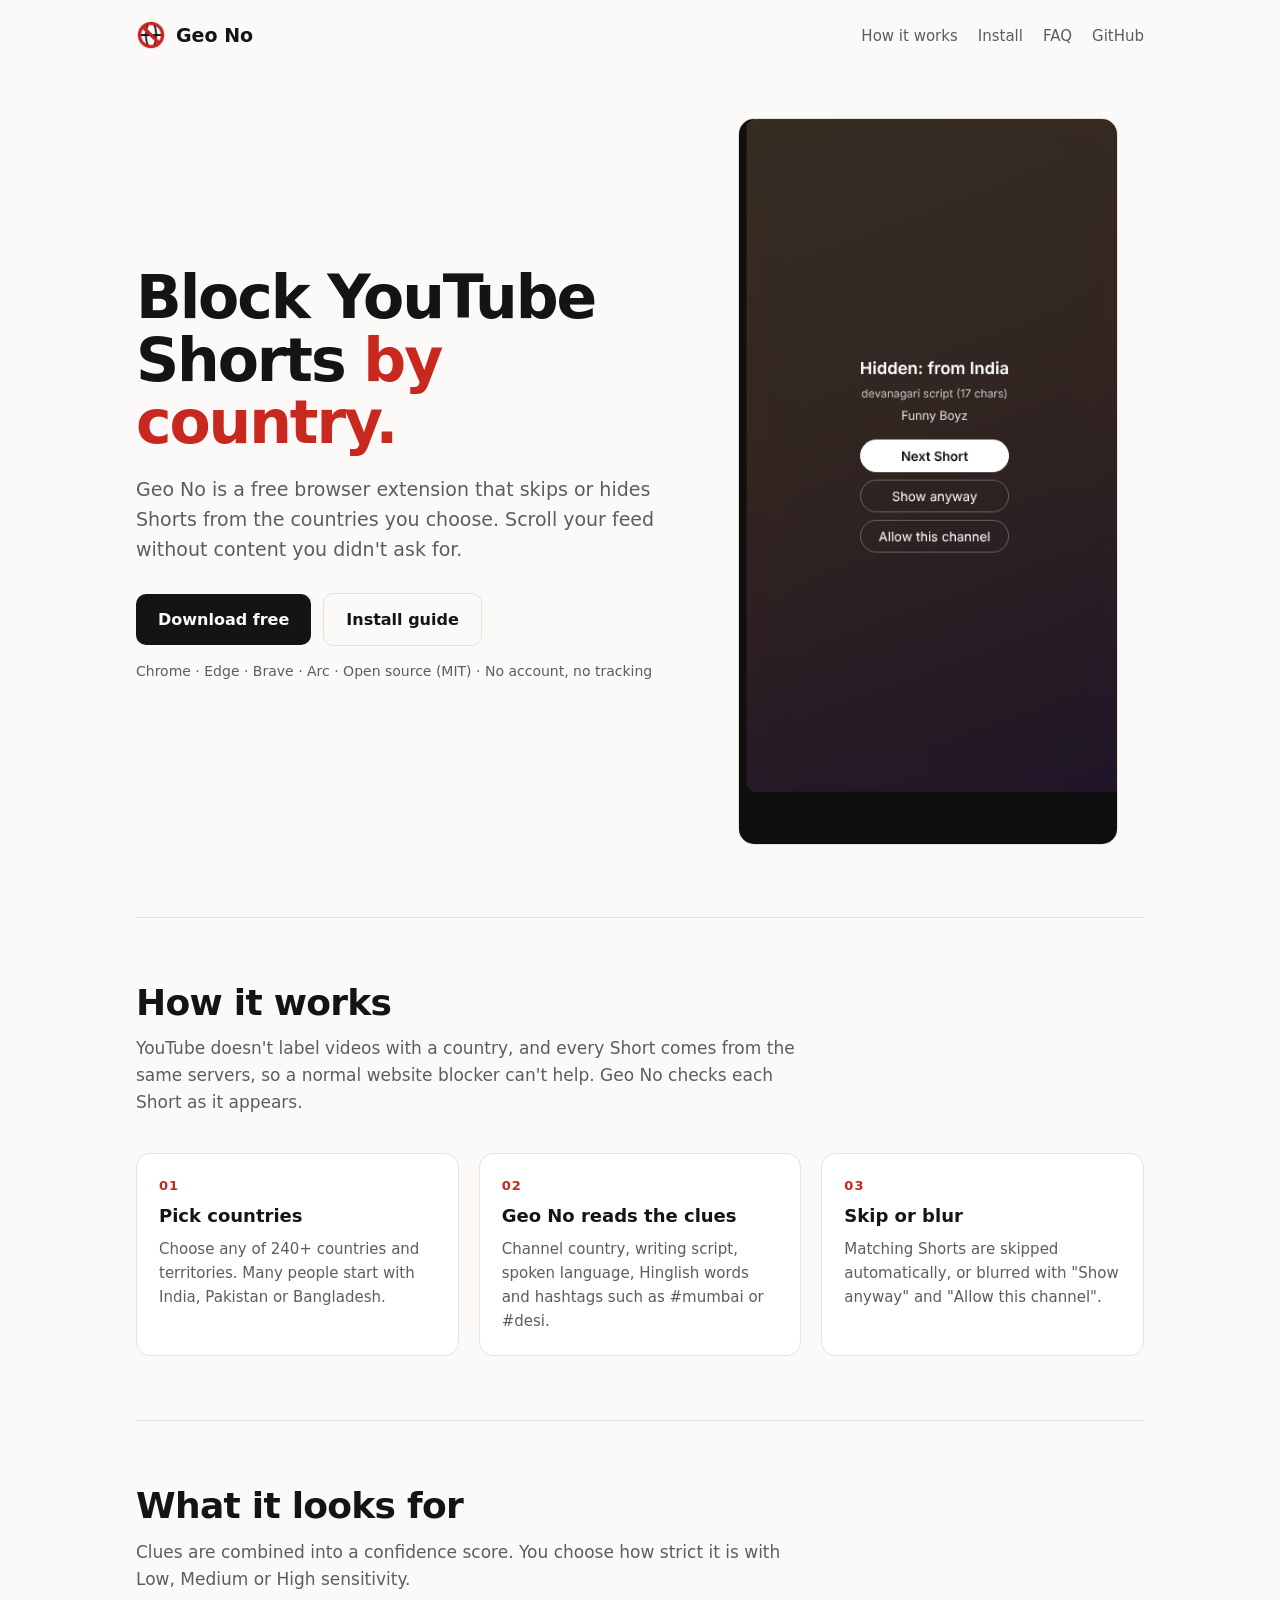
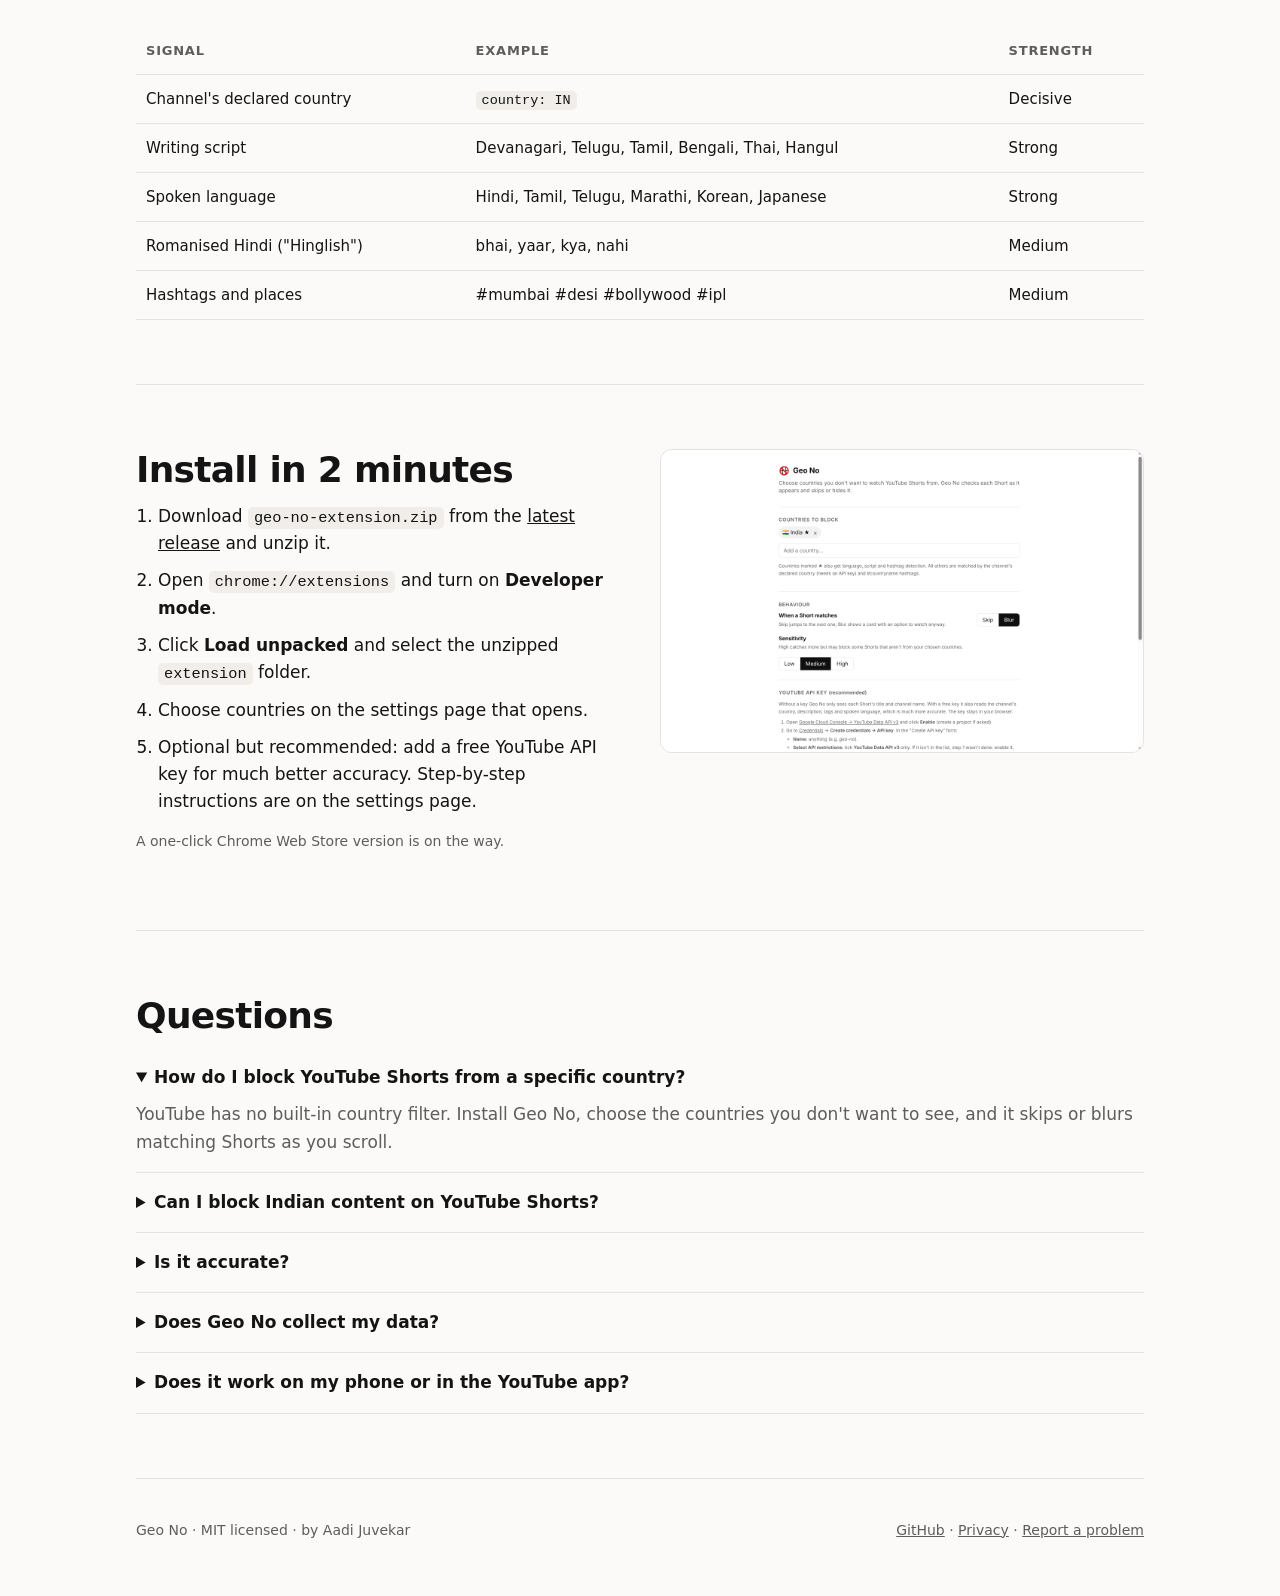
==== docs/index.html @ a8e8071d "Geo No v0.1.0: block YouTube Shorts by country Chrome extension that skips or blurs YouTube Shorts f" ====
<!doctype html>
<html lang="en">
<head>
<meta charset="utf-8">
<meta name="viewport" content="width=device-width, initial-scale=1">
<title>Geo No – Block YouTube Shorts by Country | Free Chrome Extension</title>
<meta name="description" content="Geo No is a free, open-source Chrome extension that skips or hides YouTube Shorts from countries you choose, e.g. block Indian Shorts. Private, no account, works in Chrome, Edge and Brave.">
<link rel="canonical" href="https://addester.github.io/geo-no/">
<link rel="icon" href="img/icon128.png">
<meta property="og:type" content="website">
<meta property="og:title" content="Geo No – Block YouTube Shorts by Country">
<meta property="og:description" content="Free Chrome extension that skips or hides YouTube Shorts from the countries you pick.">
<meta property="og:url" content="https://addester.github.io/geo-no/">
<meta property="og:image" content="https://addester.github.io/geo-no/img/blocked.png">
<meta name="twitter:card" content="summary_large_image">
<script type="application/ld+json">
{
  "@context": "https://schema.org",
  "@type": "SoftwareApplication",
  "name": "Geo No",
  "description": "Chrome extension that blocks YouTube Shorts from countries you choose.",
  "applicationCategory": "BrowserApplication",
  "operatingSystem": "Chrome, Edge, Brave, Windows, macOS, Linux, ChromeOS",
  "offers": { "@type": "Offer", "price": "0", "priceCurrency": "USD" },
  "url": "https://addester.github.io/geo-no/",
  "downloadUrl": "https://github.com/addester/geo-no/releases/latest",
  "license": "https://opensource.org/licenses/MIT"
}
</script>
<script type="application/ld+json">
{
  "@context": "https://schema.org",
  "@type": "FAQPage",
  "mainEntity": [
    { "@type": "Question", "name": "How do I block YouTube Shorts from a specific country?",
      "acceptedAnswer": { "@type": "Answer", "text": "YouTube has no built-in country filter. Install the free Geo No extension, choose the countries you don't want to see (for example India), and it skips or blurs matching Shorts as you scroll." } },
    { "@type": "Question", "name": "Can I block Indian content on YouTube Shorts?",
      "acceptedAnswer": { "@type": "Answer", "text": "Yes. Geo No detects Indian Shorts using the channel's declared country, Indian scripts such as Devanagari, Tamil and Telugu, the spoken language, Hinglish words and hashtags like #mumbai or #desi." } },
    { "@type": "Question", "name": "Does Geo No collect my data?",
      "acceptedAnswer": { "@type": "Answer", "text": "No. There is no server or account. Settings stay in your browser, and the only requests go to YouTube and Google's YouTube Data API." } },
    { "@type": "Question", "name": "Does it work in the YouTube app on my phone?",
      "acceptedAnswer": { "@type": "Answer", "text": "Not yet. Geo No works on youtube.com in Chrome, Edge, Brave and other Chromium browsers. An Android version is on the roadmap." } }
  ]
}
</script>
<style>
:root {
  --bg: #fbfaf8; --fg: #141414; --muted: #5d5d5d; --line: #e6e3de; --card: #ffffff;
  --accent: #c8281e; --accent-fg: #ffffff; --soft: #f1eee9;
}
@media (prefers-color-scheme: dark) {
  :root:not([data-theme="light"]) { --bg: #111111; --fg: #f2f2f2; --muted: #a3a3a3; --line: #2a2a2a; --card: #191919; --accent: #ff5a4a; --accent-fg: #111; --soft: #1e1e1e; }
}
:root[data-theme="dark"] { --bg: #111111; --fg: #f2f2f2; --muted: #a3a3a3; --line: #2a2a2a; --card: #191919; --accent: #ff5a4a; --accent-fg: #111; --soft: #1e1e1e; }
* { box-sizing: border-box; }
html { -webkit-text-size-adjust: 100%; }
body { margin: 0; background: var(--bg); color: var(--fg); font: 17px/1.6 ui-sans-serif, system-ui, -apple-system, "Segoe UI", Roboto, sans-serif; }
a { color: inherit; }
.wrap { max-width: 1040px; margin: 0 auto; padding: 0 16px; }
nav { display: flex; align-items: center; justify-content: space-between; padding: 20px 0; }
.logo { display: flex; align-items: center; gap: 10px; font-weight: 700; font-size: 19px; text-decoration: none; }
.logo img { width: 30px; height: 30px; }
nav .links a { margin-left: 20px; text-decoration: none; color: var(--muted); font-size: 15px; }
nav .links a:hover { color: var(--fg); }
.hero { display: grid; grid-template-columns: 1.1fr 0.9fr; gap: 48px; align-items: center; padding: 48px 0 72px; }
h1 { font-size: clamp(36px, 5.4vw, 60px); line-height: 1.04; letter-spacing: -0.035em; margin: 0 0 20px; }
h1 em { font-style: normal; color: var(--accent); }
.lede { font-size: 19px; color: var(--muted); margin: 0 0 28px; max-width: 34em; }
.cta { display: flex; gap: 12px; flex-wrap: wrap; align-items: center; }
.btn { display: inline-block; padding: 13px 22px; border-radius: 10px; font-weight: 600; text-decoration: none; font-size: 16px; }
.btn.primary { background: var(--fg); color: var(--bg); }
.btn.primary:hover { opacity: .88; }
.btn.ghost { border: 1px solid var(--line); }
.btn.ghost:hover { background: var(--soft); }
.fine { margin-top: 14px; font-size: 14px; color: var(--muted); }
.shot { border-radius: 16px; overflow: hidden; border: 1px solid var(--line); background: #0f0f0f; aspect-ratio: 406 / 776; max-width: 380px; justify-self: center; width: 100%; position: relative; }
.shot img { width: 100%; height: 100%; object-fit: cover; object-position: center; display: block; }
section { padding: 64px 0; border-top: 1px solid var(--line); }
h2 { font-size: clamp(26px, 3.4vw, 36px); letter-spacing: -0.02em; line-height: 1.15; margin: 0 0 12px; }
.sub { color: var(--muted); margin: 0 0 36px; max-width: 40em; }
.grid3 { display: grid; grid-template-columns: repeat(3, 1fr); gap: 20px; }
.card { background: var(--card); border: 1px solid var(--line); border-radius: 14px; padding: 22px; }
.card .n { font-size: 13px; font-weight: 700; color: var(--accent); letter-spacing: .08em; }
.card h3 { margin: 6px 0 6px; font-size: 18px; }
.card p { margin: 0; color: var(--muted); font-size: 15px; }
table { width: 100%; border-collapse: collapse; font-size: 15px; }
th, td { text-align: left; padding: 12px 10px; border-bottom: 1px solid var(--line); vertical-align: top; }
th { font-size: 13px; text-transform: uppercase; letter-spacing: .06em; color: var(--muted); font-weight: 600; }
.tablewrap { overflow-x: auto; }
.two { display: grid; grid-template-columns: 1fr 1fr; gap: 40px; align-items: start; }
.two img { width: 100%; border-radius: 12px; border: 1px solid var(--line); }
ol.steps { padding-left: 22px; margin: 0; }
ol.steps li { margin-bottom: 10px; }
code { background: var(--soft); padding: 2px 6px; border-radius: 5px; font-size: .9em; }
details { border-bottom: 1px solid var(--line); padding: 16px 0; }
summary { cursor: pointer; font-weight: 600; font-size: 17px; }
details p { color: var(--muted); margin: 10px 0 0; }
footer { padding: 40px 0 56px; color: var(--muted); font-size: 14px; border-top: 1px solid var(--line); display: flex; justify-content: space-between; flex-wrap: wrap; gap: 12px; }
@media (max-width: 820px) {
  .hero, .two { grid-template-columns: 1fr; gap: 32px; }
  .grid3 { grid-template-columns: 1fr; }
  .shot { max-width: 360px; }
  nav .links a:not(:last-child) { display: none; }
}
</style>
</head>
<body>
<div class="wrap">
  <nav>
    <a class="logo" href="./"><img src="img/icon128.png" alt="">Geo No</a>
    <div class="links"><a href="#how">How it works</a><a href="#install">Install</a><a href="#faq">FAQ</a><a href="https://github.com/addester/geo-no">GitHub</a></div>
  </nav>

  <header class="hero">
    <div>
      <h1>Block YouTube Shorts <em>by country.</em></h1>
      <p class="lede">Geo No is a free browser extension that skips or hides Shorts from the countries you choose. Scroll your feed without content you didn't ask for.</p>
      <div class="cta">
        <a class="btn primary" href="https://github.com/addester/geo-no/releases/latest">Download free</a>
        <a class="btn ghost" href="#install">Install guide</a>
      </div>
      <p class="fine">Chrome · Edge · Brave · Arc · Open source (MIT) · No account, no tracking</p>
    </div>
    <div class="shot"><img src="img/hero.png" alt="A YouTube Short from India hidden by Geo No, with Next Short, Show anyway and Allow this channel buttons"></div>
  </header>

  <section id="how">
    <h2>How it works</h2>
    <p class="sub">YouTube doesn't label videos with a country, and every Short comes from the same servers, so a normal website blocker can't help. Geo No checks each Short as it appears.</p>
    <div class="grid3">
      <div class="card"><div class="n">01</div><h3>Pick countries</h3><p>Choose any of 240+ countries and territories. Many people start with India, Pakistan or Bangladesh.</p></div>
      <div class="card"><div class="n">02</div><h3>Geo No reads the clues</h3><p>Channel country, writing script, spoken language, Hinglish words and hashtags such as #mumbai or #desi.</p></div>
      <div class="card"><div class="n">03</div><h3>Skip or blur</h3><p>Matching Shorts are skipped automatically, or blurred with "Show anyway" and "Allow this channel".</p></div>
    </div>
  </section>

  <section>
    <h2>What it looks for</h2>
    <p class="sub">Clues are combined into a confidence score. You choose how strict it is with Low, Medium or High sensitivity.</p>
    <div class="tablewrap"><table>
      <tr><th>Signal</th><th>Example</th><th>Strength</th></tr>
      <tr><td>Channel's declared country</td><td><code>country: IN</code></td><td>Decisive</td></tr>
      <tr><td>Writing script</td><td>Devanagari, Telugu, Tamil, Bengali, Thai, Hangul</td><td>Strong</td></tr>
      <tr><td>Spoken language</td><td>Hindi, Tamil, Telugu, Marathi, Korean, Japanese</td><td>Strong</td></tr>
      <tr><td>Romanised Hindi ("Hinglish")</td><td>bhai, yaar, kya, nahi</td><td>Medium</td></tr>
      <tr><td>Hashtags and places</td><td>#mumbai #desi #bollywood #ipl</td><td>Medium</td></tr>
    </table></div>
  </section>

  <section id="install">
    <div class="two">
      <div>
        <h2>Install in 2 minutes</h2>
        <ol class="steps">
          <li>Download <code>geo-no-extension.zip</code> from the <a href="https://github.com/addester/geo-no/releases/latest">latest release</a> and unzip it.</li>
          <li>Open <code>chrome://extensions</code> and turn on <b>Developer mode</b>.</li>
          <li>Click <b>Load unpacked</b> and select the unzipped <code>extension</code> folder.</li>
          <li>Choose countries on the settings page that opens.</li>
          <li>Optional but recommended: add a free YouTube API key for much better accuracy. Step-by-step instructions are on the settings page.</li>
        </ol>
        <p class="fine">A one-click Chrome Web Store version is on the way.</p>
      </div>
      <img src="img/settings.png" alt="Geo No settings page: choose countries to block, skip or blur, sensitivity, YouTube API key">
    </div>
  </section>

  <section id="faq">
    <h2>Questions</h2>
    <details open><summary>How do I block YouTube Shorts from a specific country?</summary><p>YouTube has no built-in country filter. Install Geo No, choose the countries you don't want to see, and it skips or blurs matching Shorts as you scroll.</p></details>
    <details><summary>Can I block Indian content on YouTube Shorts?</summary><p>Yes. That's what Geo No was first built for. It detects Indian Shorts from the channel's country, Indian scripts (Devanagari, Tamil, Telugu, Gujarati and more), the spoken language, Hinglish words and hashtags.</p></details>
    <details><summary>Is it accurate?</summary><p>With a free YouTube API key, very. Without one, it only sees titles and channel names, so creators who write in English and don't state a country can slip through. If something is blocked by mistake, click "Allow this channel".</p></details>
    <details><summary>Does Geo No collect my data?</summary><p>No. There's no server and no account. Settings stay in your browser, and the only requests go to YouTube and Google's YouTube Data API. Read the <a href="privacy.html">privacy policy</a>.</p></details>
    <details><summary>Does it work on my phone or in the YouTube app?</summary><p>Not yet. It works on youtube.com in Chrome, Edge, Brave and other Chromium browsers. Instagram Reels and an Android app are on the roadmap.</p></details>
  </section>

  <footer>
    <span>Geo No · MIT licensed · by Aadi Juvekar</span>
    <span><a href="https://github.com/addester/geo-no">GitHub</a> · <a href="privacy.html">Privacy</a> · <a href="https://github.com/addester/geo-no/issues">Report a problem</a></span>
  </footer>
</div>
</body>
</html>
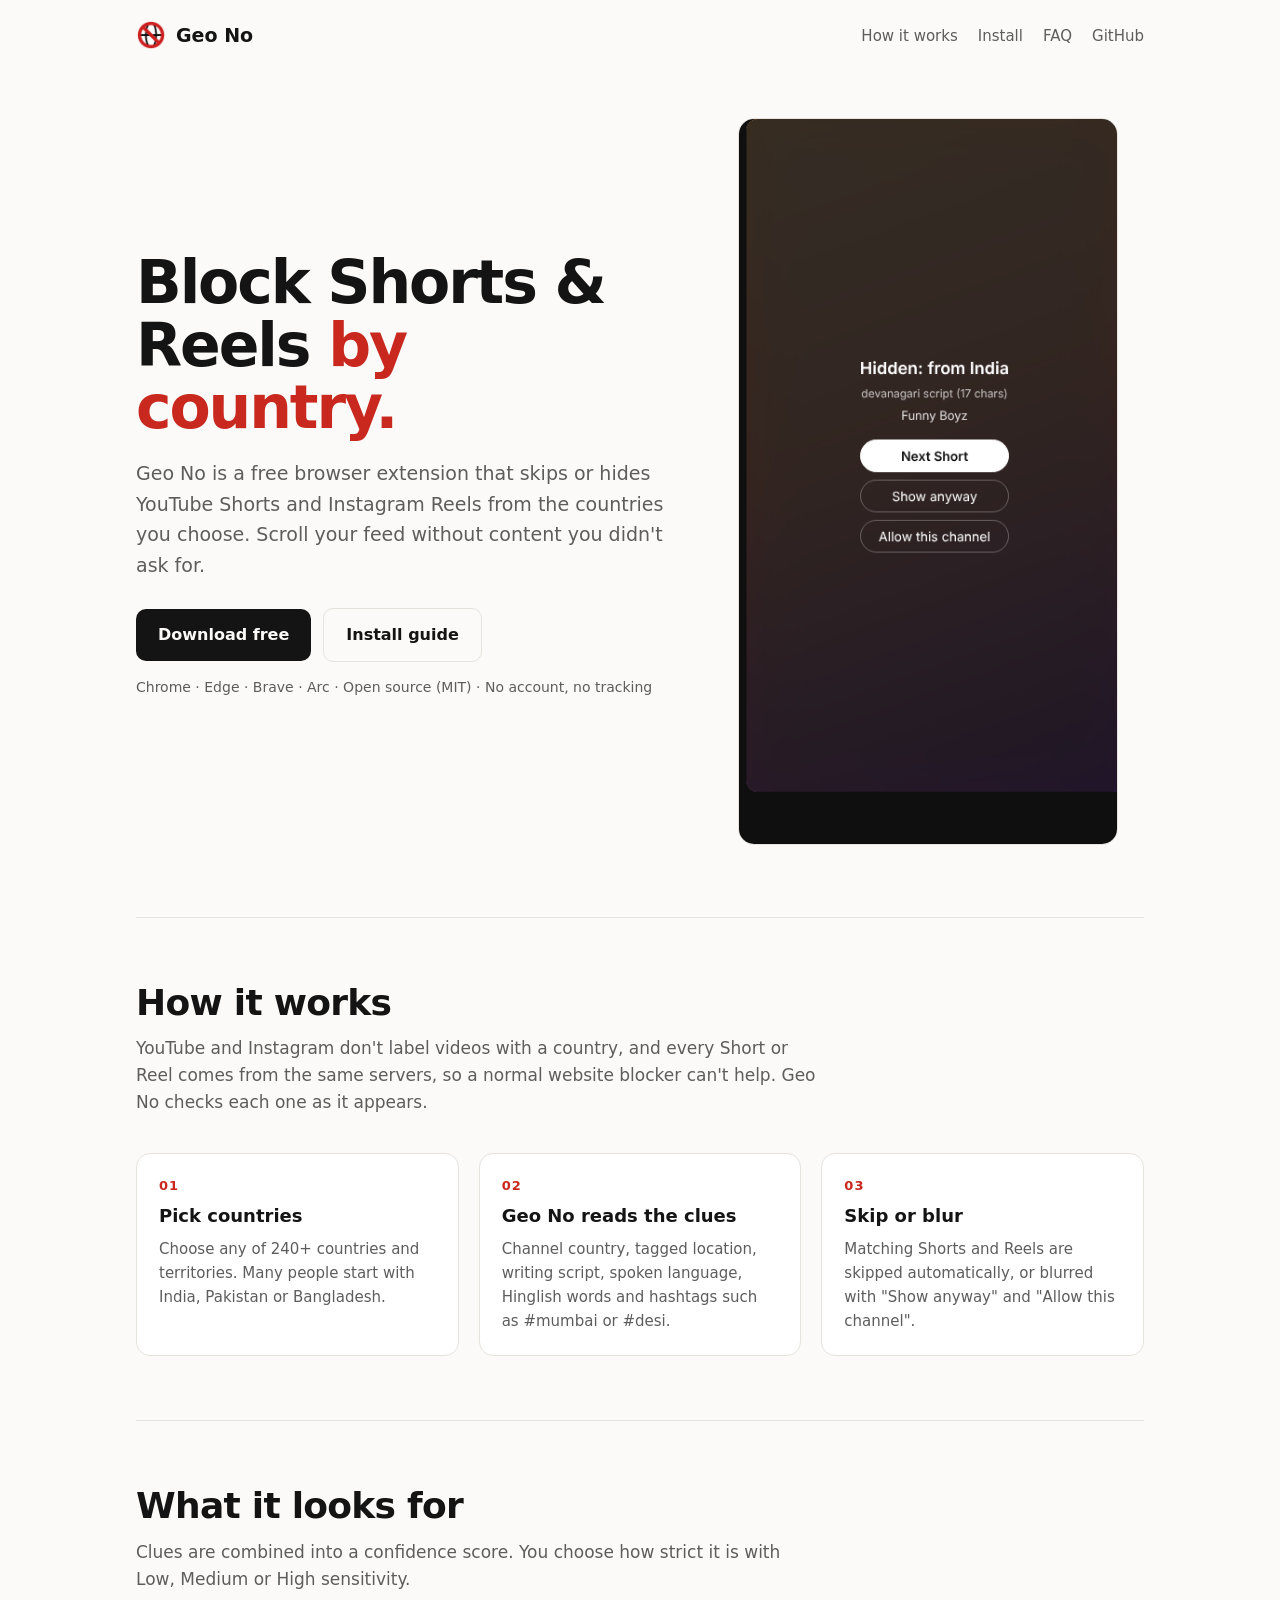
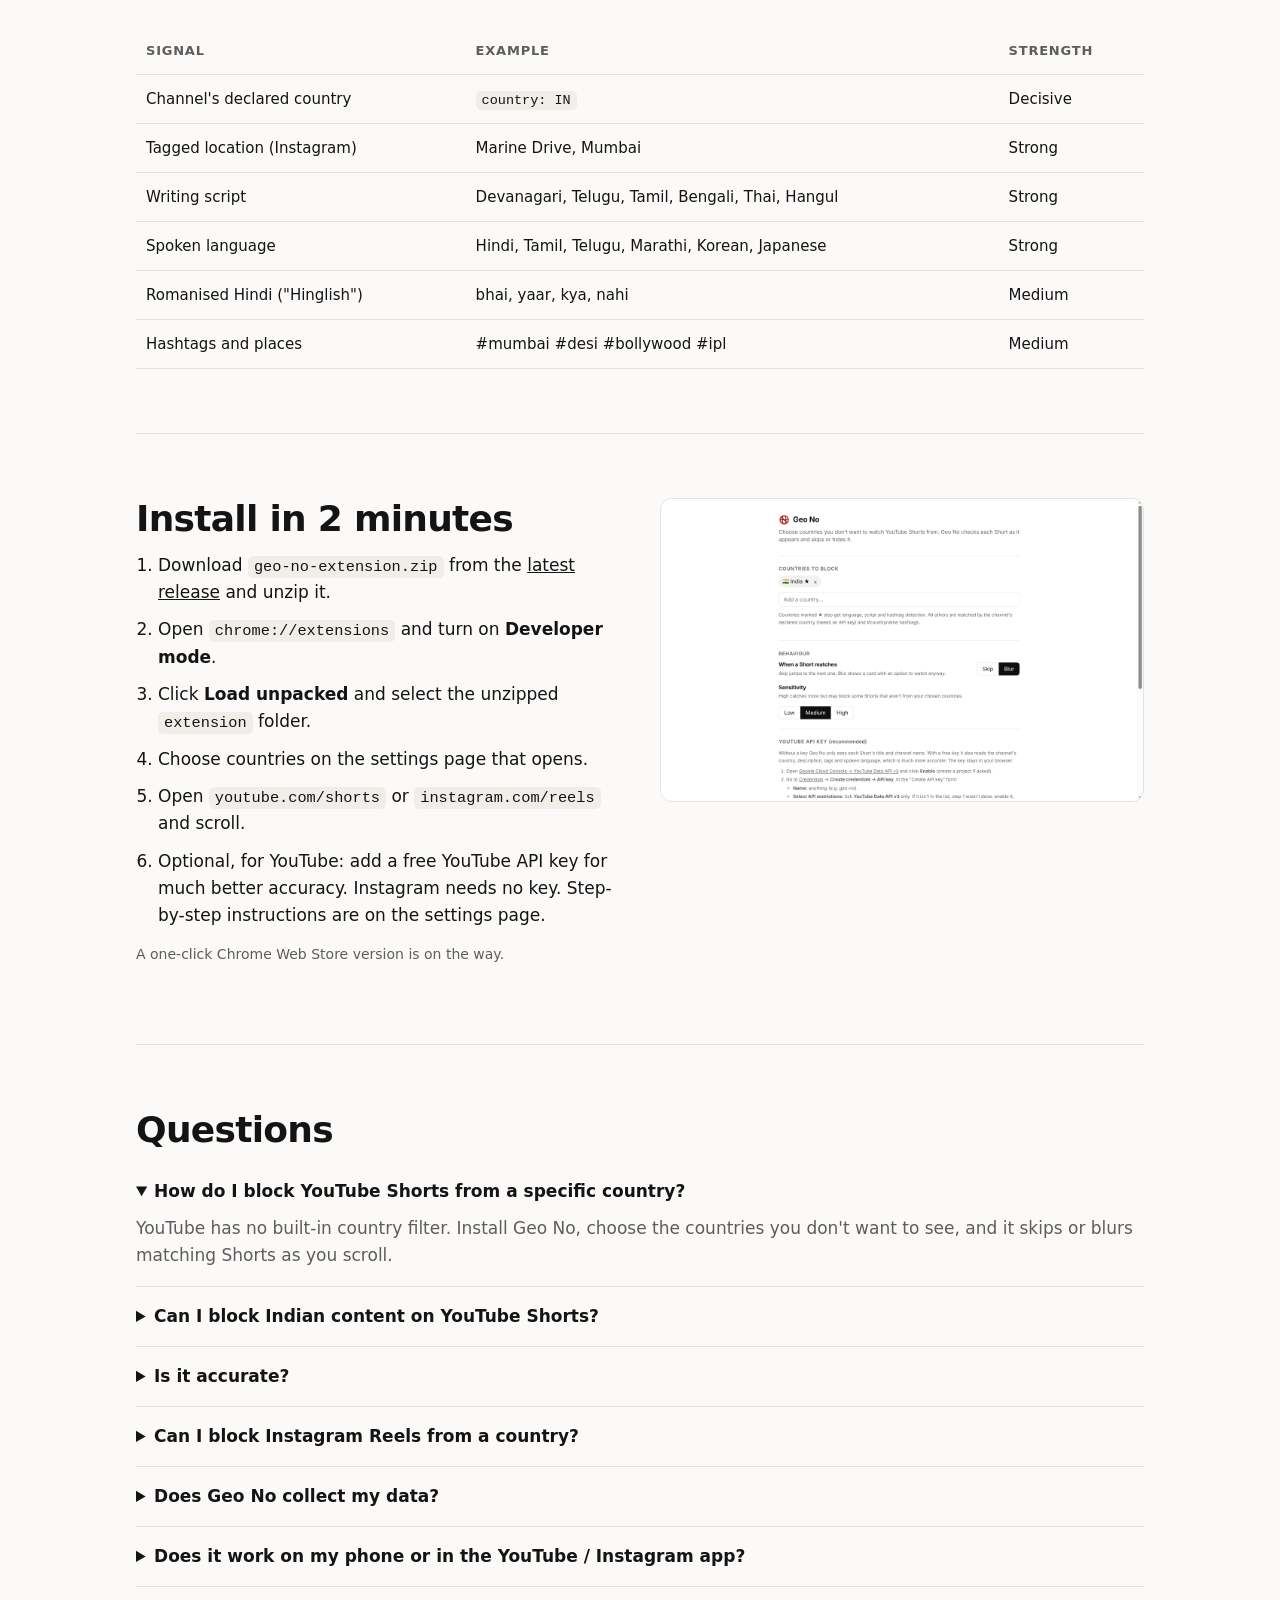
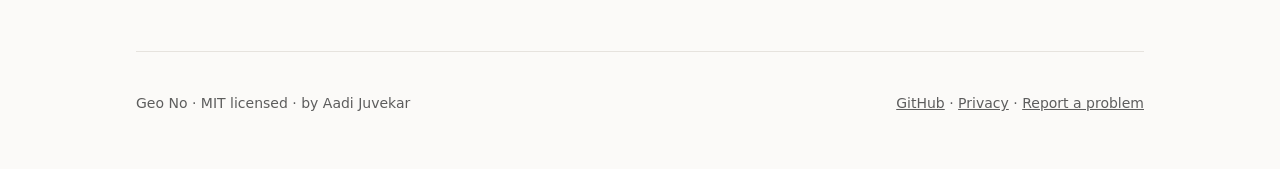
==== commit 6df6c39e: "Geo No v0.2.0: add Instagram Reels - New content-instagram.js: watches instagram.com/reels and /reel" ====
--- a/docs/index.html
+++ b/docs/index.html
@@ -3,13 +3,13 @@
 <head>
 <meta charset="utf-8">
 <meta name="viewport" content="width=device-width, initial-scale=1">
-<title>Geo No – Block YouTube Shorts by Country | Free Chrome Extension</title>
-<meta name="description" content="Geo No is a free, open-source Chrome extension that skips or hides YouTube Shorts from countries you choose, e.g. block Indian Shorts. Private, no account, works in Chrome, Edge and Brave.">
+<title>Geo No – Block YouTube Shorts &amp; Instagram Reels by Country | Free Chrome Extension</title>
+<meta name="description" content="Geo No is a free, open-source Chrome extension that skips or hides YouTube Shorts and Instagram Reels from countries you choose, e.g. block Indian Shorts and Reels. Private, no account, works in Chrome, Edge and Brave.">
 <link rel="canonical" href="https://addester.github.io/geo-no/">
 <link rel="icon" href="img/icon128.png">
 <meta property="og:type" content="website">
-<meta property="og:title" content="Geo No – Block YouTube Shorts by Country">
-<meta property="og:description" content="Free Chrome extension that skips or hides YouTube Shorts from the countries you pick.">
+<meta property="og:title" content="Geo No – Block YouTube Shorts &amp; Instagram Reels by Country">
+<meta property="og:description" content="Free Chrome extension that skips or hides YouTube Shorts and Instagram Reels from the countries you pick.">
 <meta property="og:url" content="https://addester.github.io/geo-no/">
 <meta property="og:image" content="https://addester.github.io/geo-no/img/blocked.png">
 <meta name="twitter:card" content="summary_large_image">
@@ -18,7 +18,7 @@
   "@context": "https://schema.org",
   "@type": "SoftwareApplication",
   "name": "Geo No",
-  "description": "Chrome extension that blocks YouTube Shorts from countries you choose.",
+  "description": "Chrome extension that blocks YouTube Shorts and Instagram Reels from countries you choose.",
   "applicationCategory": "BrowserApplication",
   "operatingSystem": "Chrome, Edge, Brave, Windows, macOS, Linux, ChromeOS",
   "offers": { "@type": "Offer", "price": "0", "priceCurrency": "USD" },
@@ -37,7 +37,9 @@
     { "@type": "Question", "name": "Can I block Indian content on YouTube Shorts?",
       "acceptedAnswer": { "@type": "Answer", "text": "Yes. Geo No detects Indian Shorts using the channel's declared country, Indian scripts such as Devanagari, Tamil and Telugu, the spoken language, Hinglish words and hashtags like #mumbai or #desi." } },
     { "@type": "Question", "name": "Does Geo No collect my data?",
-      "acceptedAnswer": { "@type": "Answer", "text": "No. There is no server or account. Settings stay in your browser, and the only requests go to YouTube and Google's YouTube Data API." } },
+      "acceptedAnswer": { "@type": "Answer", "text": "No. There is no server or account. Settings stay in your browser, and the only requests go to YouTube, Google's YouTube Data API and instagram.com." } },
+    { "@type": "Question", "name": "Can I block Instagram Reels from a specific country?",
+      "acceptedAnswer": { "@type": "Answer", "text": "Yes. Since version 0.2 Geo No also checks Reels on instagram.com/reels, using the caption, tagged location, audio name and the account's bio. No API key is needed for Instagram." } },
     { "@type": "Question", "name": "Does it work in the YouTube app on my phone?",
       "acceptedAnswer": { "@type": "Answer", "text": "Not yet. Geo No works on youtube.com in Chrome, Edge, Brave and other Chromium browsers. An Android version is on the roadmap." } }
   ]
@@ -113,8 +115,8 @@
 
   <header class="hero">
     <div>
-      <h1>Block YouTube Shorts <em>by country.</em></h1>
-      <p class="lede">Geo No is a free browser extension that skips or hides Shorts from the countries you choose. Scroll your feed without content you didn't ask for.</p>
+      <h1>Block Shorts &amp; Reels <em>by country.</em></h1>
+      <p class="lede">Geo No is a free browser extension that skips or hides YouTube Shorts and Instagram Reels from the countries you choose. Scroll your feed without content you didn't ask for.</p>
       <div class="cta">
         <a class="btn primary" href="https://github.com/addester/geo-no/releases/latest">Download free</a>
         <a class="btn ghost" href="#install">Install guide</a>
@@ -126,11 +128,11 @@
 
   <section id="how">
     <h2>How it works</h2>
-    <p class="sub">YouTube doesn't label videos with a country, and every Short comes from the same servers, so a normal website blocker can't help. Geo No checks each Short as it appears.</p>
+    <p class="sub">YouTube and Instagram don't label videos with a country, and every Short or Reel comes from the same servers, so a normal website blocker can't help. Geo No checks each one as it appears.</p>
     <div class="grid3">
       <div class="card"><div class="n">01</div><h3>Pick countries</h3><p>Choose any of 240+ countries and territories. Many people start with India, Pakistan or Bangladesh.</p></div>
-      <div class="card"><div class="n">02</div><h3>Geo No reads the clues</h3><p>Channel country, writing script, spoken language, Hinglish words and hashtags such as #mumbai or #desi.</p></div>
-      <div class="card"><div class="n">03</div><h3>Skip or blur</h3><p>Matching Shorts are skipped automatically, or blurred with "Show anyway" and "Allow this channel".</p></div>
+      <div class="card"><div class="n">02</div><h3>Geo No reads the clues</h3><p>Channel country, tagged location, writing script, spoken language, Hinglish words and hashtags such as #mumbai or #desi.</p></div>
+      <div class="card"><div class="n">03</div><h3>Skip or blur</h3><p>Matching Shorts and Reels are skipped automatically, or blurred with "Show anyway" and "Allow this channel".</p></div>
     </div>
   </section>
 
@@ -140,6 +142,7 @@
     <div class="tablewrap"><table>
       <tr><th>Signal</th><th>Example</th><th>Strength</th></tr>
       <tr><td>Channel's declared country</td><td><code>country: IN</code></td><td>Decisive</td></tr>
+      <tr><td>Tagged location (Instagram)</td><td>Marine Drive, Mumbai</td><td>Strong</td></tr>
       <tr><td>Writing script</td><td>Devanagari, Telugu, Tamil, Bengali, Thai, Hangul</td><td>Strong</td></tr>
       <tr><td>Spoken language</td><td>Hindi, Tamil, Telugu, Marathi, Korean, Japanese</td><td>Strong</td></tr>
       <tr><td>Romanised Hindi ("Hinglish")</td><td>bhai, yaar, kya, nahi</td><td>Medium</td></tr>
@@ -156,7 +159,8 @@
           <li>Open <code>chrome://extensions</code> and turn on <b>Developer mode</b>.</li>
           <li>Click <b>Load unpacked</b> and select the unzipped <code>extension</code> folder.</li>
           <li>Choose countries on the settings page that opens.</li>
-          <li>Optional but recommended: add a free YouTube API key for much better accuracy. Step-by-step instructions are on the settings page.</li>
+          <li>Open <code>youtube.com/shorts</code> or <code>instagram.com/reels</code> and scroll.</li>
+          <li>Optional, for YouTube: add a free YouTube API key for much better accuracy. Instagram needs no key. Step-by-step instructions are on the settings page.</li>
         </ol>
         <p class="fine">A one-click Chrome Web Store version is on the way.</p>
       </div>
@@ -169,8 +173,9 @@
     <details open><summary>How do I block YouTube Shorts from a specific country?</summary><p>YouTube has no built-in country filter. Install Geo No, choose the countries you don't want to see, and it skips or blurs matching Shorts as you scroll.</p></details>
     <details><summary>Can I block Indian content on YouTube Shorts?</summary><p>Yes. That's what Geo No was first built for. It detects Indian Shorts from the channel's country, Indian scripts (Devanagari, Tamil, Telugu, Gujarati and more), the spoken language, Hinglish words and hashtags.</p></details>
     <details><summary>Is it accurate?</summary><p>With a free YouTube API key, very. Without one, it only sees titles and channel names, so creators who write in English and don't state a country can slip through. If something is blocked by mistake, click "Allow this channel".</p></details>
-    <details><summary>Does Geo No collect my data?</summary><p>No. There's no server and no account. Settings stay in your browser, and the only requests go to YouTube and Google's YouTube Data API. Read the <a href="privacy.html">privacy policy</a>.</p></details>
-    <details><summary>Does it work on my phone or in the YouTube app?</summary><p>Not yet. It works on youtube.com in Chrome, Edge, Brave and other Chromium browsers. Instagram Reels and an Android app are on the roadmap.</p></details>
+    <details><summary>Can I block Instagram Reels from a country?</summary><p>Yes. Geo No checks Reels on instagram.com/reels using the caption, tagged location, audio name and the account's bio, and skips or blurs the ones from countries you've blocked. No API key is needed for Instagram.</p></details>
+    <details><summary>Does Geo No collect my data?</summary><p>No. There's no server and no account. Settings stay in your browser, and the only requests go to YouTube, Google's YouTube Data API and instagram.com. Read the <a href="privacy.html">privacy policy</a>.</p></details>
+    <details><summary>Does it work on my phone or in the YouTube / Instagram app?</summary><p>Not yet. It works on youtube.com and instagram.com in Chrome, Edge, Brave and other Chromium browsers. An Android app is on the roadmap.</p></details>
   </section>
 
   <footer>
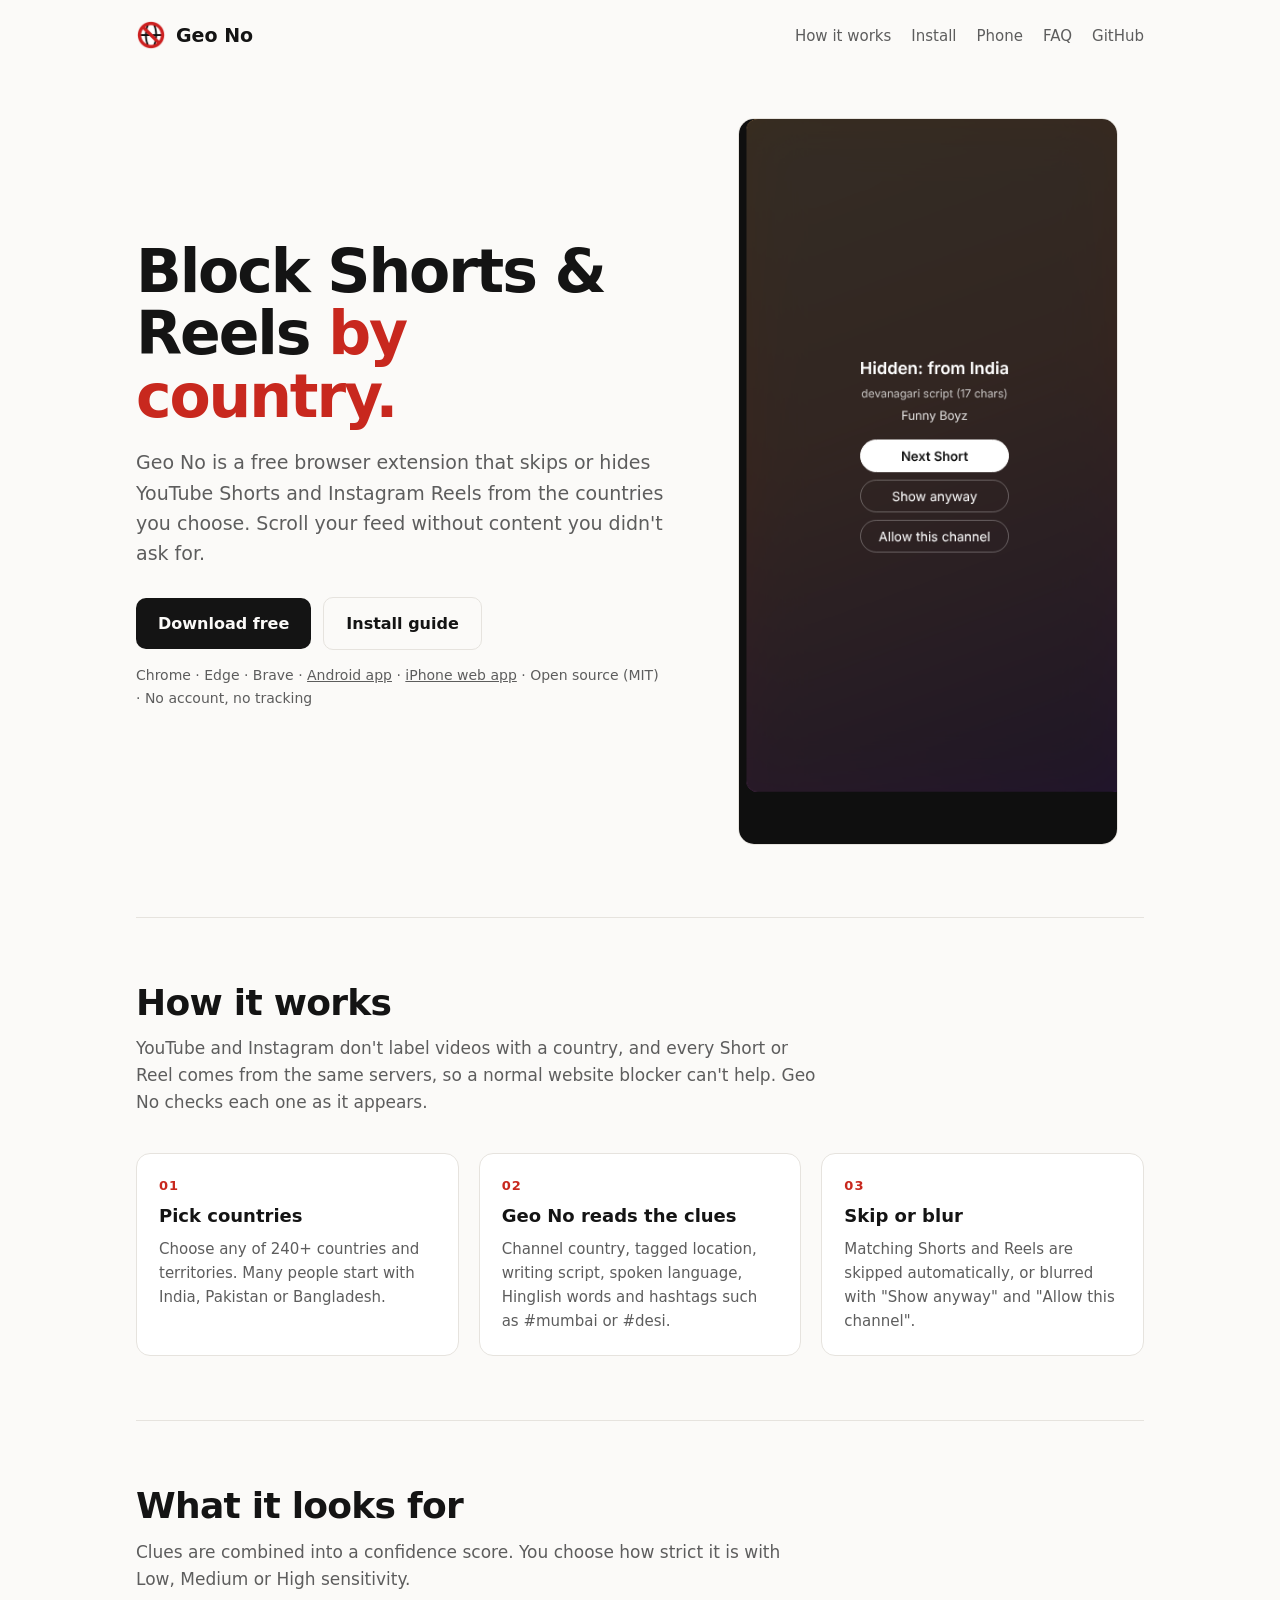
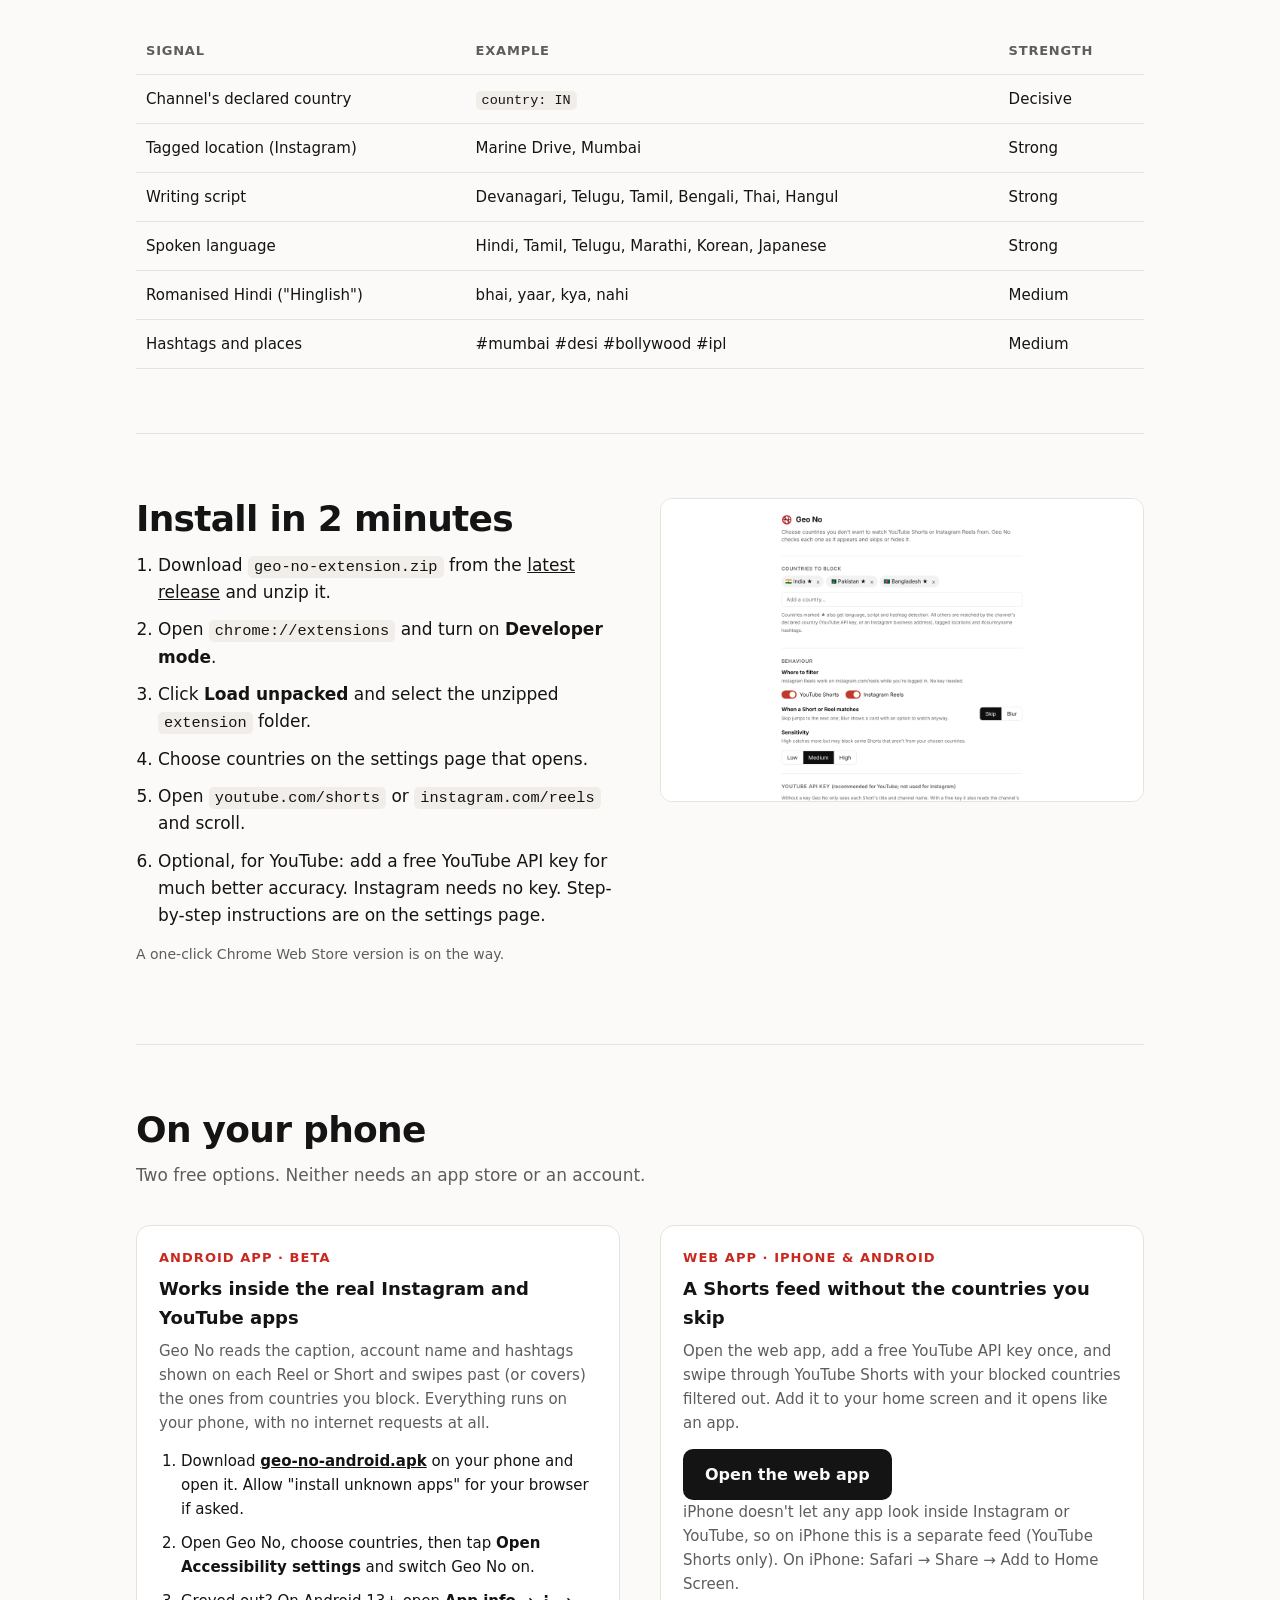
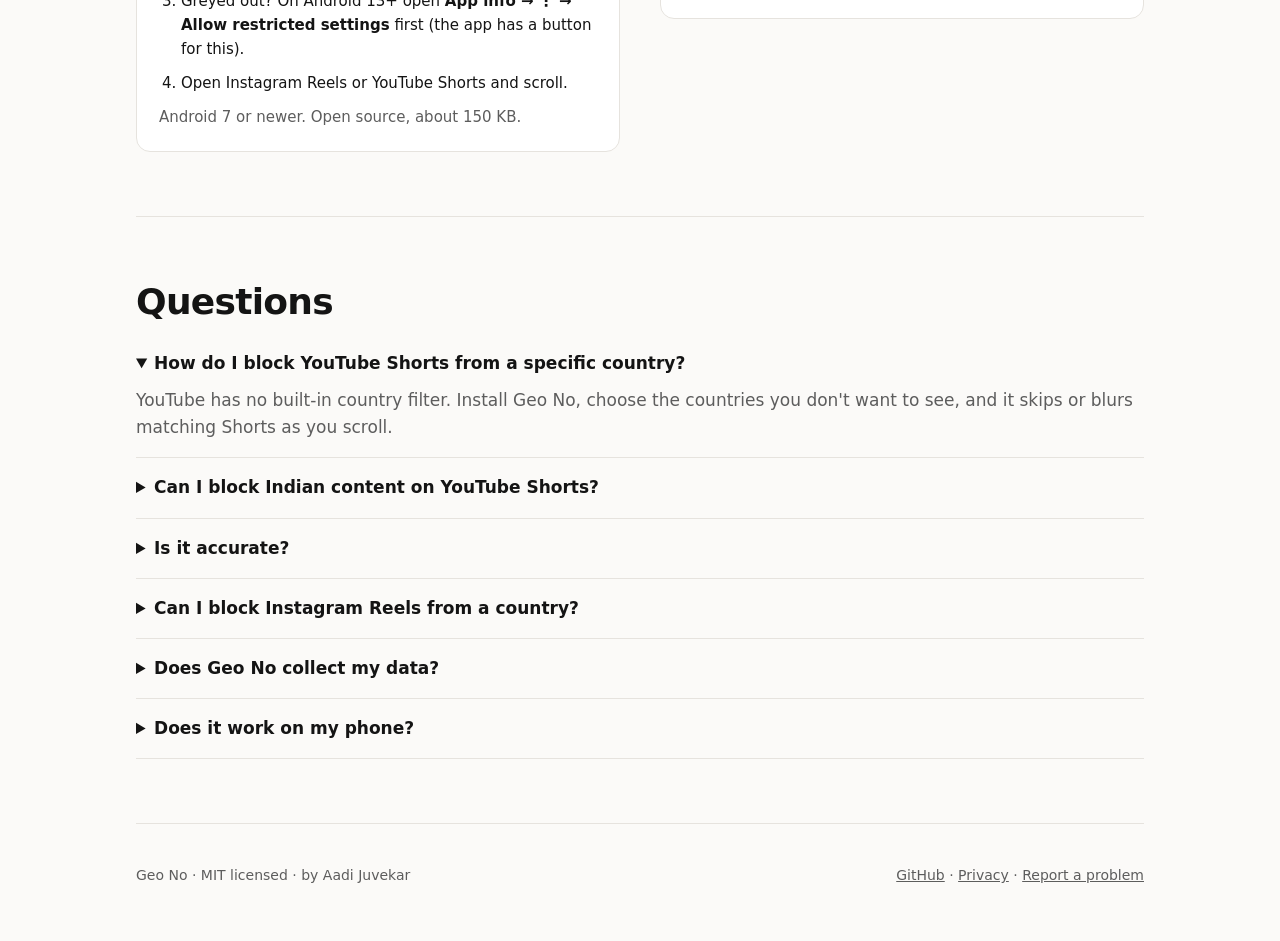
==== commit d8a3da0b: "Mobile: web app for iPhone/Android, phone section on the website - docs/app: installable web app (PW" ====
--- a/docs/index.html
+++ b/docs/index.html
@@ -20,7 +20,7 @@
   "name": "Geo No",
   "description": "Chrome extension that blocks YouTube Shorts and Instagram Reels from countries you choose.",
   "applicationCategory": "BrowserApplication",
-  "operatingSystem": "Chrome, Edge, Brave, Windows, macOS, Linux, ChromeOS",
+  "operatingSystem": "Chrome, Edge, Brave, Windows, macOS, Linux, ChromeOS, Android, iOS",
   "offers": { "@type": "Offer", "price": "0", "priceCurrency": "USD" },
   "url": "https://addester.github.io/geo-no/",
   "downloadUrl": "https://github.com/addester/geo-no/releases/latest",
@@ -41,7 +41,7 @@
     { "@type": "Question", "name": "Can I block Instagram Reels from a specific country?",
       "acceptedAnswer": { "@type": "Answer", "text": "Yes. Since version 0.2 Geo No also checks Reels on instagram.com/reels, using the caption, tagged location, audio name and the account's bio. No API key is needed for Instagram." } },
     { "@type": "Question", "name": "Does it work in the YouTube app on my phone?",
-      "acceptedAnswer": { "@type": "Answer", "text": "Not yet. Geo No works on youtube.com in Chrome, Edge, Brave and other Chromium browsers. An Android version is on the roadmap." } }
+      "acceptedAnswer": { "@type": "Answer", "text": "On Android, yes: the free Geo No Android app filters Reels and Shorts inside the Instagram and YouTube apps. On iPhone, Apple does not allow that, so Geo No offers a web app with a filtered YouTube Shorts feed." } }
   ]
 }
 </script>
@@ -110,7 +110,7 @@
 <div class="wrap">
   <nav>
     <a class="logo" href="./"><img src="img/icon128.png" alt="">Geo No</a>
-    <div class="links"><a href="#how">How it works</a><a href="#install">Install</a><a href="#faq">FAQ</a><a href="https://github.com/addester/geo-no">GitHub</a></div>
+    <div class="links"><a href="#how">How it works</a><a href="#install">Install</a><a href="#mobile">Phone</a><a href="#faq">FAQ</a><a href="https://github.com/addester/geo-no">GitHub</a></div>
   </nav>
 
   <header class="hero">
@@ -121,7 +121,7 @@
         <a class="btn primary" href="https://github.com/addester/geo-no/releases/latest">Download free</a>
         <a class="btn ghost" href="#install">Install guide</a>
       </div>
-      <p class="fine">Chrome · Edge · Brave · Arc · Open source (MIT) · No account, no tracking</p>
+      <p class="fine">Chrome · Edge · Brave · <a href="#android">Android app</a> · <a href="app/">iPhone web app</a> · Open source (MIT) · No account, no tracking</p>
     </div>
     <div class="shot"><img src="img/hero.png" alt="A YouTube Short from India hidden by Geo No, with Next Short, Show anyway and Allow this channel buttons"></div>
   </header>
@@ -168,6 +168,32 @@
     </div>
   </section>
 
+  <section id="mobile">
+    <h2>On your phone</h2>
+    <p class="sub">Two free options. Neither needs an app store or an account.</p>
+    <div class="two">
+      <div class="card" id="android">
+        <div class="n">ANDROID APP · BETA</div>
+        <h3>Works inside the real Instagram and YouTube apps</h3>
+        <p>Geo No reads the caption, account name and hashtags shown on each Reel or Short and swipes past (or covers) the ones from countries you block. Everything runs on your phone, with no internet requests at all.</p>
+        <ol class="steps" style="margin-top:14px;font-size:15px">
+          <li>Download <a href="https://github.com/addester/geo-no/releases/latest/download/geo-no-android.apk"><b>geo-no-android.apk</b></a> on your phone and open it. Allow "install unknown apps" for your browser if asked.</li>
+          <li>Open Geo No, choose countries, then tap <b>Open Accessibility settings</b> and switch Geo No on.</li>
+          <li>Greyed out? On Android 13+ open <b>App info → ⋮ → Allow restricted settings</b> first (the app has a button for this).</li>
+          <li>Open Instagram Reels or YouTube Shorts and scroll.</li>
+        </ol>
+        <p class="fine">Android 7 or newer. Open source, about 150 KB.</p>
+      </div>
+      <div class="card" id="iphone">
+        <div class="n">WEB APP · IPHONE &amp; ANDROID</div>
+        <h3>A Shorts feed without the countries you skip</h3>
+        <p>Open the web app, add a free YouTube API key once, and swipe through YouTube Shorts with your blocked countries filtered out. Add it to your home screen and it opens like an app.</p>
+        <p style="margin-top:14px"><a class="btn primary" href="app/">Open the web app</a></p>
+        <p class="fine">iPhone doesn't let any app look inside Instagram or YouTube, so on iPhone this is a separate feed (YouTube Shorts only). On iPhone: Safari → Share → Add to Home Screen.</p>
+      </div>
+    </div>
+  </section>
+
   <section id="faq">
     <h2>Questions</h2>
     <details open><summary>How do I block YouTube Shorts from a specific country?</summary><p>YouTube has no built-in country filter. Install Geo No, choose the countries you don't want to see, and it skips or blurs matching Shorts as you scroll.</p></details>
@@ -175,7 +201,7 @@
     <details><summary>Is it accurate?</summary><p>With a free YouTube API key, very. Without one, it only sees titles and channel names, so creators who write in English and don't state a country can slip through. If something is blocked by mistake, click "Allow this channel".</p></details>
     <details><summary>Can I block Instagram Reels from a country?</summary><p>Yes. Geo No checks Reels on instagram.com/reels using the caption, tagged location, audio name and the account's bio, and skips or blurs the ones from countries you've blocked. No API key is needed for Instagram.</p></details>
     <details><summary>Does Geo No collect my data?</summary><p>No. There's no server and no account. Settings stay in your browser, and the only requests go to YouTube, Google's YouTube Data API and instagram.com. Read the <a href="privacy.html">privacy policy</a>.</p></details>
-    <details><summary>Does it work on my phone or in the YouTube / Instagram app?</summary><p>Not yet. It works on youtube.com and instagram.com in Chrome, Edge, Brave and other Chromium browsers. An Android app is on the roadmap.</p></details>
+    <details><summary>Does it work on my phone?</summary><p>Yes. On Android, the free <a href="#android">Geo No app</a> skips or covers Reels and Shorts inside the real Instagram and YouTube apps. On iPhone, Apple doesn't let any app do that, so use the <a href="app/">Geo No web app</a>: a YouTube Shorts feed with your blocked countries filtered out.</p></details>
   </section>
 
   <footer>
